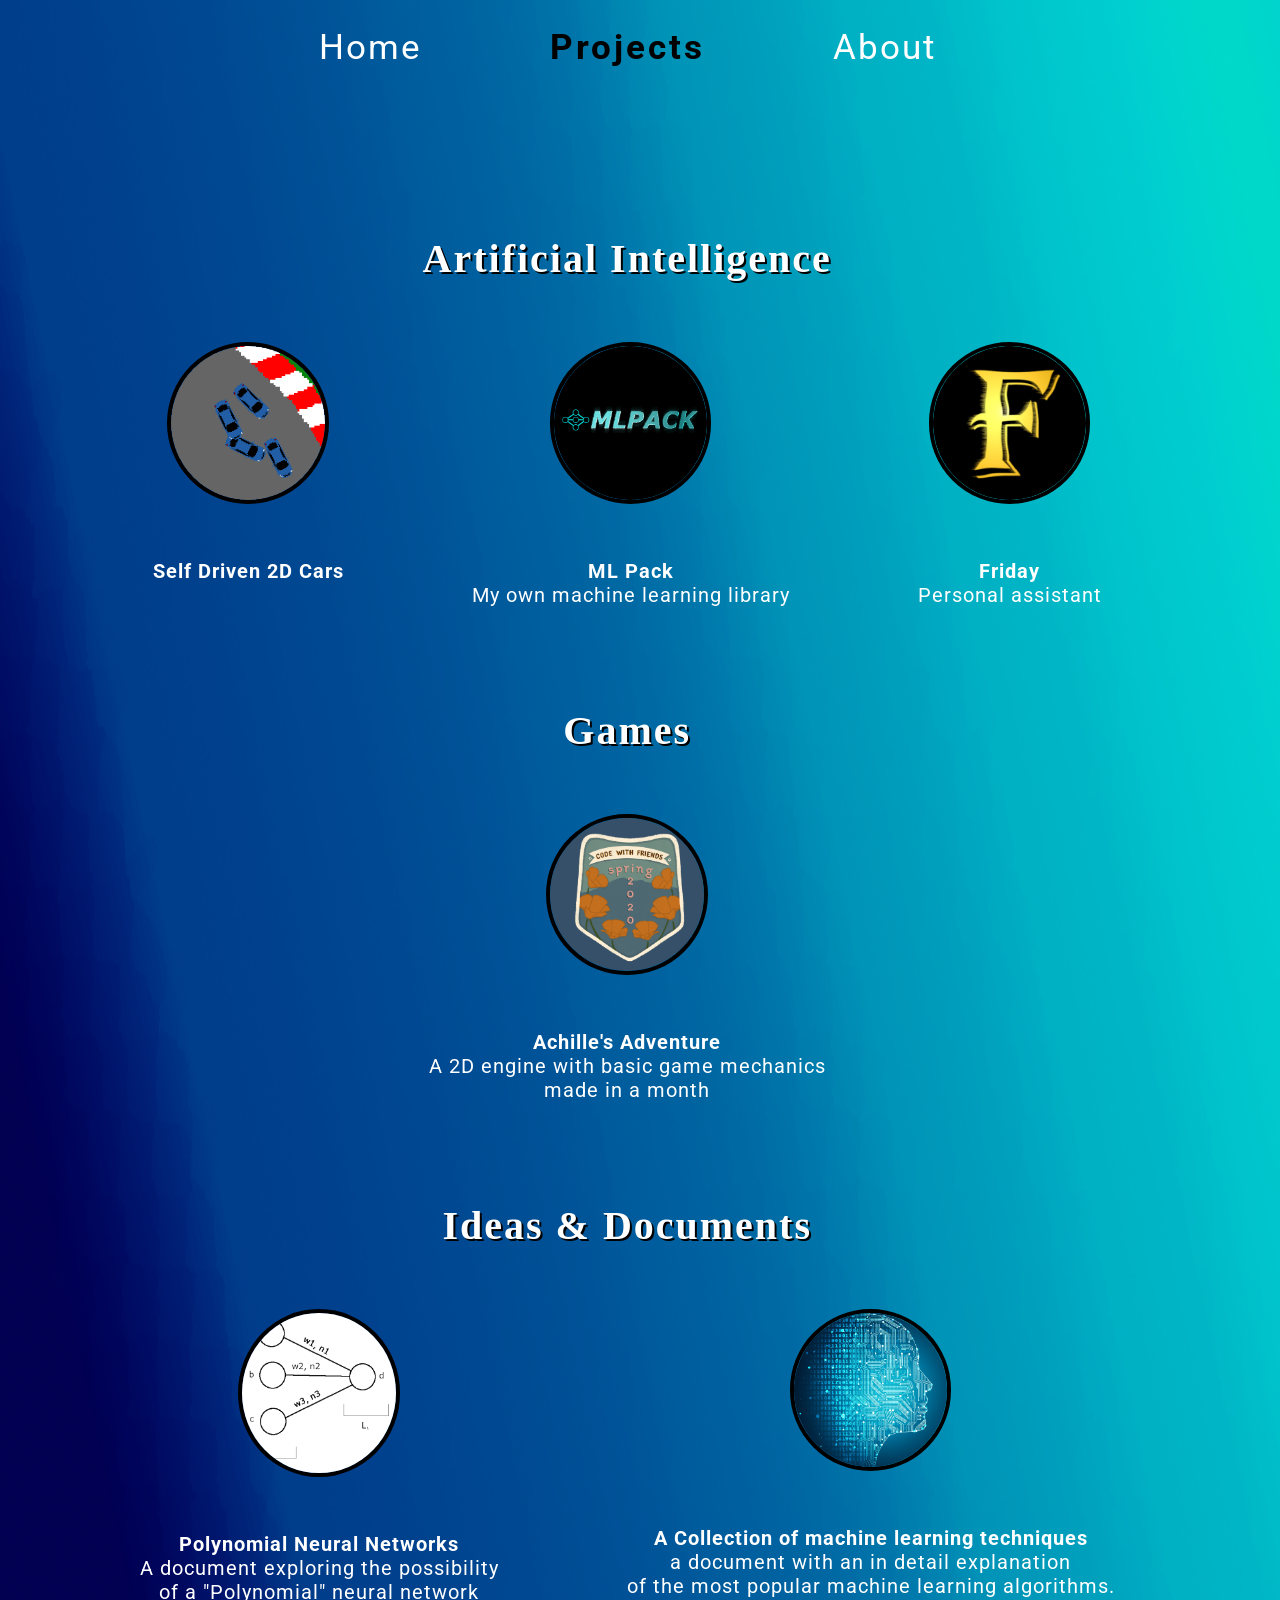
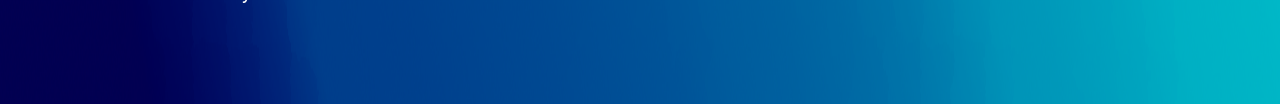
==== projects.html @ e070b08c "First commit" ====
<!DOCTYPE html>
<html>
    <head>
        <meta charset="UTF-8">
        <meta name="description" content="Chappie's projects!">
        <meta name="viewport" content="width=device-width, initial-scale=1.0">
        <link rel="stylesheet" href="./styles.css">
        <title>Chappie - Projects</title>
    </head>

    <body>
        <nav>
            <a href="./index.html" class="navtext">Home</a>
            <a href="#" class="navtext_selected">Projects</a>
            <a href="./about.html" class="navtext">About</a>
        </nav>

        <!-- ARTIFICIAL INTELLIGENCE SECTION -->
        <p class="section_text">Artificial Intelligence</p>
        <div class="projects_div">
            <div class="project">
                <a href="https://github.com/Chappie733/Evolutionary-NN-drives-cars-built-from-scratch-" target="_blank">
                    <img class="project_img" src="./res/car_project_icon.png"><br>
                </a>
                <p class="project_text"><strong>Self Driven 2D Cars</strong></p>
            </div>

            <div class="project">
                <a href="https://github.com/Chappie733/MLPack" target="_blank">
                    <img class="project_img" src="./res/MLPack_logo.png"><br>
                </a>
                <p class="project_text"><strong>ML Pack</strong><br>My own machine learning library</p>
            </div>

            <div class="project">
                <a href="https://github.com/Chappie733/Friday" target="_blank">
                    <img class="project_img" src="./res/friday_logo.png">
                </a>
                <p class="project_text"><strong>Friday</strong><br>Personal assistant</p>
            </div>
        </div>

        <!-- GAMES SECTION -->
        <p class="section_text">Games</p>
        <div class="projects_div">
            <div class="project">
                <a href="https://github.com/Chappie733/CodeWithFriends-Spring2020" target="_blank">
                    <img class="project_img" src="./res/cwf_logo.png"><br>
                </a>
                <p class="project_text">
                    <strong>Achille's Adventure</strong><br>
                    A 2D engine with basic game mechanics<br>
                    made in a month
                </p>
            </div>

        </div>

        
        <!-- IDEAS SECTION -->
        <p class="section_text">Ideas & Documents</p>
        <div class="projects_div">
            <div class="project">
                <a href="https://drive.google.com/file/d/1KGZwENApYfD9HbVlFz0wnqI_lgnt8ZHi/view" target="_blank">
                    <img class="project_img" src="./res/exponential_model_illustration.png" download="filename.pdf"><br>
                </a>
                <p class="project_text">
                    <strong>Polynomial Neural Networks</strong><br>
                    A document exploring the possibility<br>
                    of a "Polynomial" neural network
                </p>
            </div>
            <div class="project">
                <a href="https://drive.google.com/file/d/1XwTRuyXg35EuwfQG5MDiEbxGz8ojH8xV/view?usp=sharing" target="_blank">
                    <img class="project_img" src="./res/ML.png" download="filename.pdf"><br>
                </a>
                <p class="project_text">
                    <strong>A Collection of machine learning techniques</strong><br>
                    a document with an in detail explanation<br>
                    of the most popular machine learning algorithms.
                </p>
            </div>
        </div>

    </body>


</html>
---- styles.css ----
@import url('https://fonts.googleapis.com/css2?family=Roboto:wght@300&display=swap');

* {
    margin: 0;
    max-width: 98vw;
}

body {
    background-image: url("./res/background.png");
    background-repeat: no-repeat;
    background-size: 100vw 100%;
    min-height: 100vh;
}

nav {
    display: flex;
    font-family: 'Roboto', sans-serif;
    justify-content: center;
    font-size: 35px;
    width: 100vw;
    height: 15vh;
}

.navtext {
    text-decoration: none;
    color: white;
    padding-top: 3vh;
    margin-left: 5vw;
    margin-right: 5vw;
    letter-spacing: 2px;
    cursor: pointer;
}

.navtext:hover {
    text-decoration: none;
    color: black;
    padding-top: 3vh;
    margin-left: 5vw;
    margin-right: 5vw;
    letter-spacing: 2px;
}

.navtext_selected {
    text-decoration: none;
    color:black;
    padding-top: 3vh;
    margin-left: 5vw;
    margin-right: 5vw;
    letter-spacing: 3px;
    font-weight: bolder;
}

#main_div {
    font-size: 75px;
    width: 100vw;
    height: 500px;
    text-align: center;
}

#main_text {
    font-family: 'Roboto', sans-serif;
    margin-top: 250px;
    letter-spacing: 2px;
    text-shadow: 0px 2px black;
    color:white;
}

#sub_main_text {
    font-size: 45px;
    letter-spacing: 1px;
}

#learn_more {
    background-color: rgb(0, 94, 245);
    color:white;
    width: 8vw;
    height: 40px;
    border: none;
    border-radius: 20px;
    font-size: 1vw;
}

#learn_more:hover {
    background-color: aqua;
    width: 8vw;
    height: 50px;
    border: none;
    border-radius: 30px;
    font-size: 1vw;
}

#middle {
    font-size: 30px;
    text-align: center;
    font-family: 'Roboto';
    margin: 400px 0px;
    letter-spacing: 1px;
    color: white;
}

.projects_div {
    display: flex;
    position: relative;
    justify-content: center;
    width: 100vw;
    font-size: 20px;
    text-align: center;
    padding-top: 60px;
    margin-bottom: 100px;
}

.project {
    margin: 0px 5vw;
}

.project_text {
    font-family: 'Roboto';
    color: white;
    letter-spacing: 1px;
    padding-top: 50px;
}

.project_img {
    border-style: solid;
    border-radius: 100%;
    border-color: black;
    border-width: 4px;
    width: 12vw;
    cursor: pointer;
}

.project_img:hover {
    border-style: solid;
    border-radius: 100%;
    border-color: black;
    border-width: 4px;
    width: 12vw;
    cursor: pointer;
    filter: brightness(50%);
}

.section_text {
    text-align: center;
    font-size: 40px;
    color:white;
    text-shadow: 2px 2px black;
    margin-top: 100px;
    letter-spacing: 2px;
    font-weight: bold;
}

.about_section_text {
    margin-top: 25px;
    font-size: 23px;
    text-align: center;
    letter-spacing: 0px;
    color: papayawhip;
    font-family: 'Roboto';
}
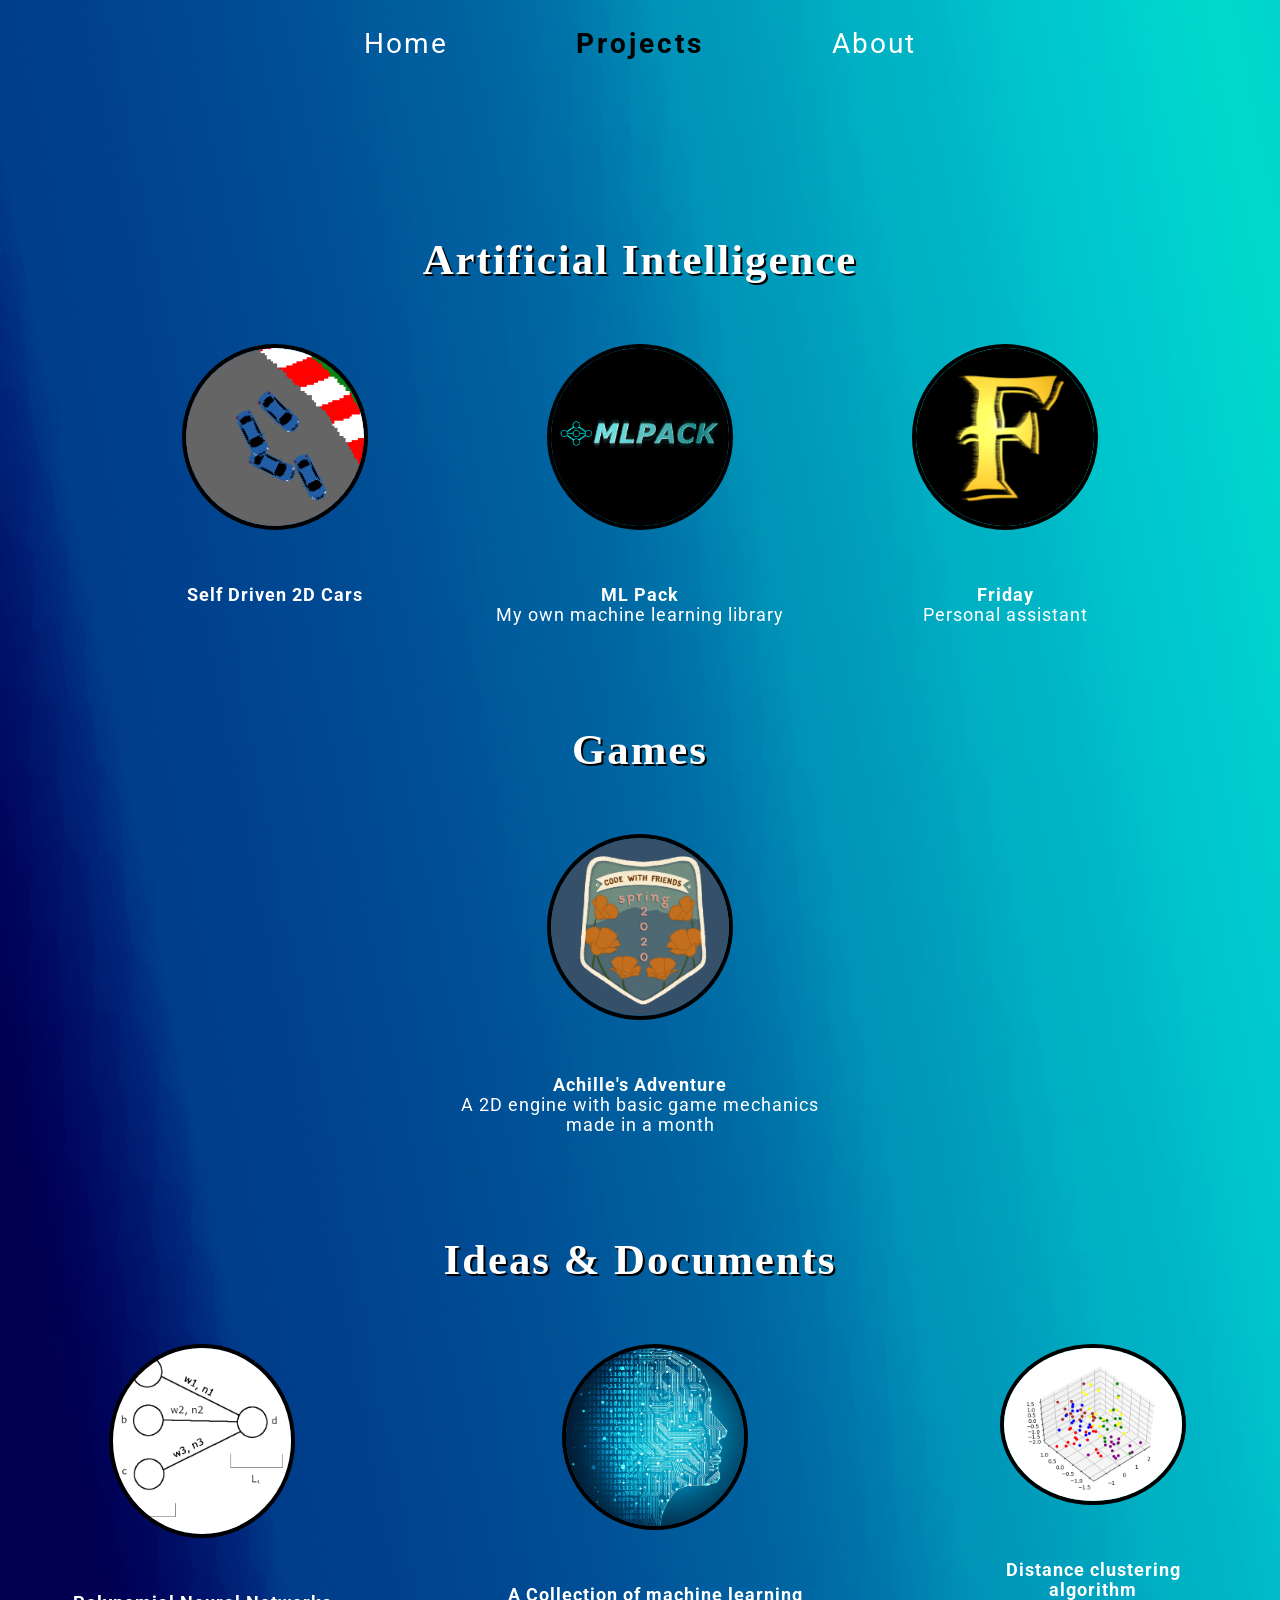
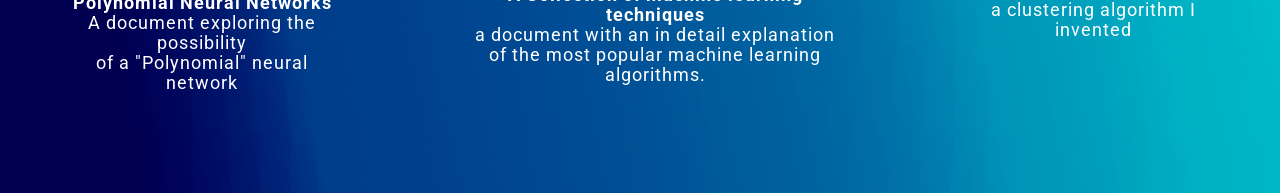
==== commit 7f772d7c: "changed viewport" ====
--- a/projects.html
+++ b/projects.html
@@ -61,8 +61,8 @@
         <p class="section_text">Ideas & Documents</p>
         <div class="projects_div">
             <div class="project">
-                <a href="https://drive.google.com/file/d/1KGZwENApYfD9HbVlFz0wnqI_lgnt8ZHi/view" target="_blank">
-                    <img class="project_img" src="./res/exponential_model_illustration.png" download="filename.pdf"><br>
+                <a href="https://drive.google.com/file/d/1KbvzRGgEdD3EtRzYavbWCtBrIt673JYT/view?usp=drivesdk" target="_blank">
+                    <img class="project_img" src="./res/exponential_model_illustration.png"><br>
                 </a>
                 <p class="project_text">
                     <strong>Polynomial Neural Networks</strong><br>
@@ -71,13 +71,22 @@
                 </p>
             </div>
             <div class="project">
-                <a href="https://drive.google.com/file/d/1XwTRuyXg35EuwfQG5MDiEbxGz8ojH8xV/view?usp=sharing" target="_blank">
-                    <img class="project_img" src="./res/ML.png" download="filename.pdf"><br>
+                <a href="https://drive.google.com/file/d/1KGZwENApYfD9HbVlFz0wnqI_lgnt8ZHi/view" target="_blank">
+                    <img class="project_img" src="./res/ML.png"><br>
                 </a>
                 <p class="project_text">
                     <strong>A Collection of machine learning techniques</strong><br>
                     a document with an in detail explanation<br>
                     of the most popular machine learning algorithms.
+                </p>
+            </div>
+            <div class="project">
+                <a href="https://drive.google.com/drive/my-drive?hl=it" target="_blank">
+                    <img class="project_img" src="./res/dca_img.png"><br>
+                </a>
+                <p class="project_text">
+                    <strong>Distance clustering algorithm</strong><br>
+                    a clustering algorithm I invented
                 </p>
             </div>
         </div>
--- a/styles.css
+++ b/styles.css
@@ -2,7 +2,8 @@
 
 * {
     margin: 0;
-    max-width: 98vw;
+    max-width: 100vw;
+    max-width: 100%;
 }
 
 body {
@@ -16,7 +17,7 @@
     display: flex;
     font-family: 'Roboto', sans-serif;
     justify-content: center;
-    font-size: 35px;
+    font-size: calc(1vw + 15px);
     width: 100vw;
     height: 15vh;
 }
@@ -51,7 +52,7 @@
 }
 
 #main_div {
-    font-size: 75px;
+    font-size: calc(2vw + 35px);
     width: 100vw;
     height: 500px;
     text-align: center;
@@ -66,34 +67,34 @@
 }
 
 #sub_main_text {
-    font-size: 45px;
+    font-size: 75%;
     letter-spacing: 1px;
 }
 
 #learn_more {
     background-color: rgb(0, 94, 245);
     color:white;
-    width: 8vw;
-    height: 40px;
+    width: calc(6vw + 40px);
+    height: calc(2vw + 25px);
     border: none;
-    border-radius: 20px;
-    font-size: 1vw;
+    border-radius: 1.35vw;
+    font-size: calc(0.6vw + 8px);
 }
 
 #learn_more:hover {
     background-color: aqua;
-    width: 8vw;
-    height: 50px;
+    width: calc(6vw + 40px);
+    height: calc(2vw + 25px);
     border: none;
-    border-radius: 30px;
-    font-size: 1vw;
+    border-radius: 1.5vw;
+    font-size: calc(0.6vw + 8px);
 }
 
 #middle {
-    font-size: 30px;
+    font-size: calc(1vw + 20px);
     text-align: center;
     font-family: 'Roboto';
-    margin: 400px 0px;
+    margin: 50vh 0px;
     letter-spacing: 1px;
     color: white;
 }
@@ -103,7 +104,7 @@
     position: relative;
     justify-content: center;
     width: 100vw;
-    font-size: 20px;
+    font-size: calc(0.6vw + 10px);
     text-align: center;
     padding-top: 60px;
     margin-bottom: 100px;
@@ -125,7 +126,7 @@
     border-radius: 100%;
     border-color: black;
     border-width: 4px;
-    width: 12vw;
+    width: calc(10vw + 50px);
     cursor: pointer;
 }
 
@@ -134,14 +135,14 @@
     border-radius: 100%;
     border-color: black;
     border-width: 4px;
-    width: 12vw;
+    width: calc(10vw + 50px);
     cursor: pointer;
     filter: brightness(50%);
 }
 
 .section_text {
     text-align: center;
-    font-size: 40px;
+    font-size: calc(1vw + 30px);
     color:white;
     text-shadow: 2px 2px black;
     margin-top: 100px;
@@ -151,7 +152,7 @@
 
 .about_section_text {
     margin-top: 25px;
-    font-size: 23px;
+    font-size: calc(0.9vw + 12px);
     text-align: center;
     letter-spacing: 0px;
     color: papayawhip;
